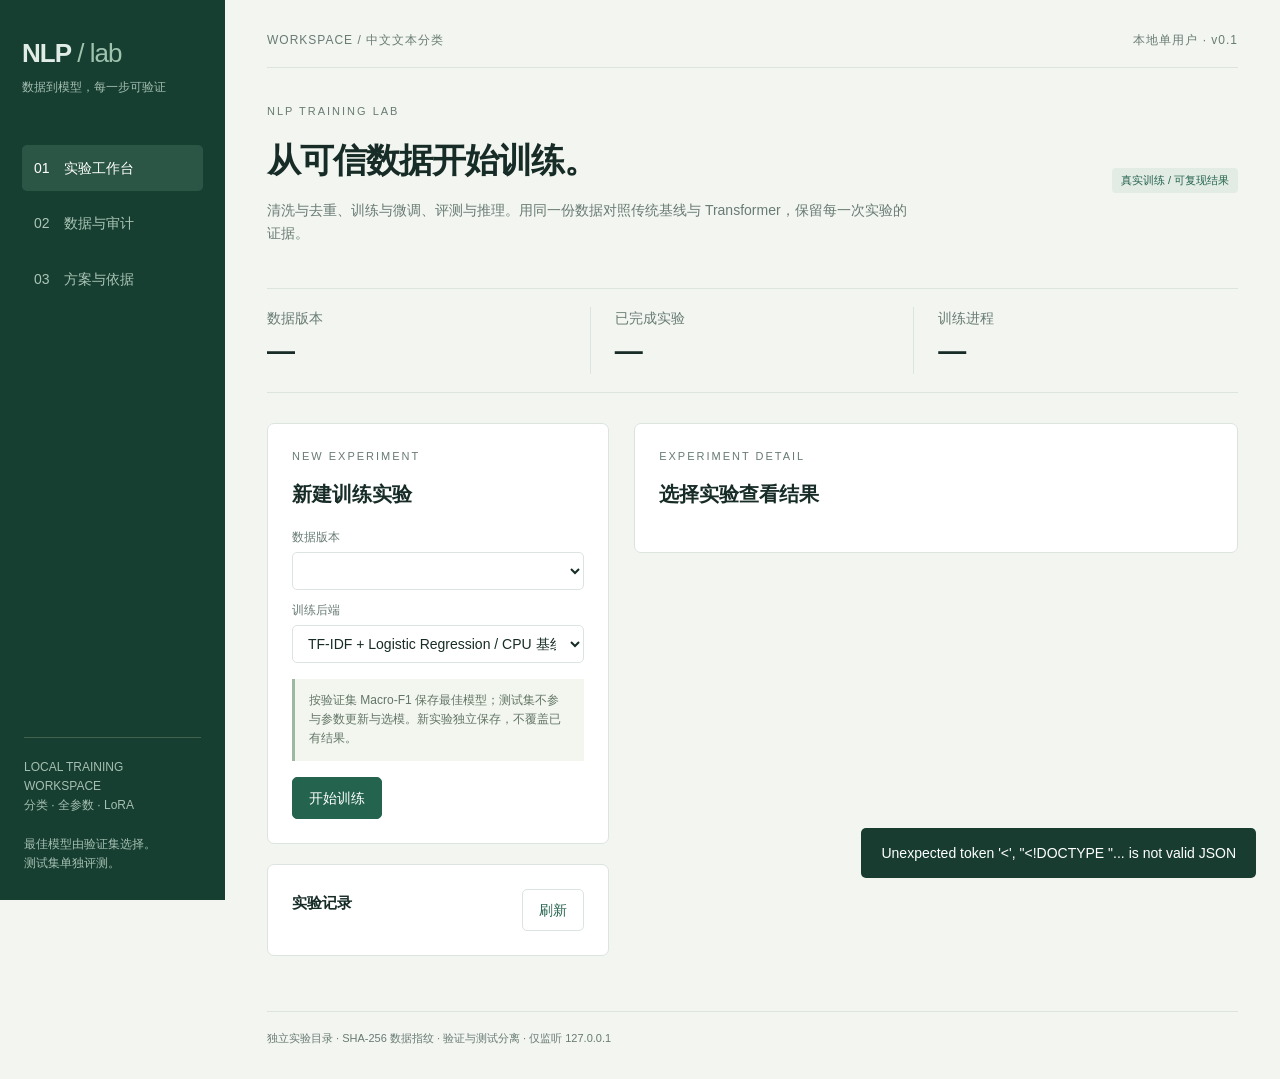
==== nlp_lab/web/index.html @ 11cfd196 "Build auditable Chinese NLP classification training lab" ====
<!doctype html>
<html lang="zh-CN">
<head><meta charset="utf-8"><meta name="viewport" content="width=device-width,initial-scale=1"><title>NLP Lab · 训练工作台</title>
<style>
:root{--ink:#172c27;--muted:#687b74;--line:#dce4df;--paper:#f3f5f0;--green:#24634d;--light:#e2ece4;--white:#fff;--red:#a13f33}*{box-sizing:border-box}body{margin:0;background:var(--paper);color:var(--ink);font:14px/1.6 Inter,'Microsoft YaHei',sans-serif}button,input,select,textarea{font:inherit}button{cursor:pointer;border:1px solid var(--green);border-radius:5px;padding:9px 16px;background:var(--green);color:white}button.secondary{background:white;color:var(--green);border-color:var(--line)}button:disabled{opacity:.45;cursor:default}input,select,textarea{width:100%;padding:9px 11px;border:1px solid var(--line);border-radius:5px;background:white;color:var(--ink)}textarea{resize:vertical}label{display:block;color:var(--muted);font-size:12px;margin:11px 0 5px}h1,h2,h3,p{margin-top:0}h1{font-size:34px;letter-spacing:-1px;margin-bottom:12px}h2{font-size:20px;margin-bottom:18px}h3{font-size:15px}a{color:var(--green)}.shell{display:grid;grid-template-columns:225px minmax(0,1fr);min-height:100vh}.rail{background:#163e31;color:#e0ece5;padding:33px 22px;position:sticky;top:0;height:100vh}.brand{font-size:26px;font-weight:700;letter-spacing:-1px}.brand span{font-weight:400;color:#9fc3af}.rail small{color:#a5c0b2}.nav{margin-top:48px}.nav button{display:block;width:100%;text-align:left;margin:9px 0;background:transparent;color:#abc6b7;border:0;padding:12px}.nav button.active{background:#2b5645;color:white}.rail-note{position:absolute;bottom:27px;left:24px;right:24px;font-size:12px;color:#a5c0b2;border-top:1px solid #416350;padding-top:20px}.main{padding:31px 42px;max-width:1500px;width:100%}.topline{display:flex;justify-content:space-between;color:var(--muted);font-size:12px;letter-spacing:1px;border-bottom:1px solid var(--line);padding-bottom:17px;margin-bottom:35px}.hero{display:flex;justify-content:space-between;gap:25px;align-items:center;margin-bottom:30px}.hero p{max-width:650px;color:var(--muted)}.badge{font-size:11px;padding:4px 9px;background:var(--light);border-radius:4px;color:var(--green);white-space:nowrap}.stats{display:grid;grid-template-columns:repeat(3,1fr);gap:0;border-top:1px solid var(--line);border-bottom:1px solid var(--line);padding:18px 0;margin-bottom:30px}.stats>div{padding:0 24px;border-right:1px solid var(--line)}.stats>div:first-child{padding-left:0}.stats>div:last-child{border:0}.stat{font-size:28px;font-weight:600}.muted{color:var(--muted)}.grid{display:grid;grid-template-columns:minmax(290px,.85fr) minmax(420px,1.5fr);gap:25px;align-items:start}.panel{background:white;border:1px solid var(--line);padding:24px;border-radius:7px;margin-bottom:20px}.panel-header{display:flex;align-items:center;justify-content:space-between;gap:15px}.row{display:flex;gap:12px;align-items:center}.two{display:grid;grid-template-columns:1fr 1fr;gap:12px}.note{padding:12px 14px;border-left:3px solid #9db99f;background:#f2f6ef;color:#637565;font-size:12px;margin:16px 0}.data-item,.run-item{padding:15px 0;border-bottom:1px solid var(--line)}.data-item:last-child,.run-item:last-child{border-bottom:0}.run-item{cursor:pointer}.run-item.selected{border-left:3px solid var(--green);padding-left:12px}.run-meta{font-size:12px;color:var(--muted);margin-top:5px}.metrics{display:grid;grid-template-columns:1fr 1fr 1fr;gap:18px;margin:19px 0}.metrics strong{display:block;font-size:25px}.chart{width:100%;height:150px}.caption{font-size:11px;color:var(--muted);margin:6px 0 15px}.log{font:11px/1.7 monospace;white-space:pre-wrap;overflow:auto;max-height:160px;background:#f4f6f2;padding:12px;border-radius:4px}.hidden{display:none!important}.section-head{font-size:11px;text-transform:uppercase;color:var(--muted);letter-spacing:2px;margin-bottom:12px}.error{color:var(--red)}.matrix{overflow:auto}.matrix table{border-collapse:collapse;font-size:12px;width:100%}.matrix td,.matrix th{padding:7px;text-align:center;border:1px solid var(--line)}.matrix th{color:var(--muted);font-weight:400}.prediction{display:flex;align-items:center;justify-content:space-between;padding:10px 0;border-bottom:1px solid var(--line)}.prob{height:4px;background:var(--light);margin-top:5px}.prob i{display:block;height:100%;background:var(--green)}#toast{position:fixed;bottom:22px;right:24px;background:#183d30;color:#fff;padding:14px 20px;max-width:600px;border-radius:5px;z-index:100}details summary{cursor:pointer;color:var(--muted);font-size:12px}.research{display:grid;grid-template-columns:repeat(3,1fr);gap:24px}.research article{border-top:2px solid var(--green);padding-top:17px}.research p{color:var(--muted);font-size:13px}.footer{color:var(--muted);font-size:11px;border-top:1px solid var(--line);margin-top:35px;padding-top:18px}@media(max-width:1050px){.grid{grid-template-columns:1fr}.rail{width:180px}.shell{grid-template-columns:180px 1fr}.main{padding:25px}.research{grid-template-columns:1fr}}@media(max-width:650px){.shell{display:block}.rail{width:100%;height:auto;position:relative;padding:15px}.nav{display:flex;margin-top:8px}.rail-note{display:none}.main{padding:20px}.hero{display:block}.stats .stat{font-size:22px}.stats>div{padding:0 12px}.metrics{gap:8px}.metrics strong{font-size:20px}.two{grid-template-columns:1fr}}
</style></head><body>
<div class="shell"><aside class="rail"><div class="brand">NLP<span> / lab</span></div><small>数据到模型，每一步可验证</small><div class="nav"><button data-view="experiments" class="active">01　实验工作台</button><button data-view="data">02　数据与审计</button><button data-view="research">03　方案与依据</button></div><div class="rail-note">LOCAL TRAINING WORKSPACE<br>分类 · 全参数 · LoRA<br><br>最佳模型由验证集选择。<br>测试集单独评测。</div></aside>
<main class="main"><div class="topline"><span>WORKSPACE / 中文文本分类</span><span>本地单用户 · v0.1</span></div><div class="hero"><div><div class="section-head">NLP TRAINING LAB</div><h1>从可信数据开始训练。</h1><p>清洗与去重、训练与微调、评测与推理。用同一份数据对照传统基线与 Transformer，保留每一次实验的证据。</p></div><span class="badge">真实训练 / 可复现结果</span></div>
<div class="stats"><div><span class="muted">数据版本</span><div class="stat" id="datasetCount">—</div></div><div><span class="muted">已完成实验</span><div class="stat" id="runCount">—</div></div><div><span class="muted">训练进程</span><div class="stat" id="activeCount">—</div></div></div>
<section id="experiments" class="view"><div class="grid"><div><div class="panel"><div class="section-head">NEW EXPERIMENT</div><h2>新建训练实验</h2><form id="trainForm"><label>数据版本</label><select id="dataset" required></select><div id="datasetNote" class="note hidden"></div><label>训练后端</label><select id="backend"><option value="baseline">TF-IDF + Logistic Regression / CPU 基线</option><option value="transformer">Transformer / 预训练模型微调</option></select><div id="transformerFields" class="hidden"><label>模型 ID 或本地目录（默认只读本地缓存）</label><input id="model" value="BAAI/bge-small-zh-v1.5"><label>微调方法</label><select id="method"><option value="full">全参数微调</option><option value="lora">LoRA / query + value</option><option value="head">冻结编码器 / 仅训练分类头</option></select><div class="two"><div><label>Epochs</label><input id="epochs" type="number" value="4" min="1" max="100"></div><div><label>Batch size</label><input id="batchSize" type="number" value="8" min="1" max="128"></div><div><label>学习率</label><input id="learningRate" type="number" value="0.00005" step="any" min="0.00000001"></div><div><label>最大 token 数</label><input id="maxLength" type="number" value="64" min="8" max="4096"></div><div><label>梯度累积</label><input id="accumulation" type="number" value="1" min="1"></div><div><label>设备</label><select id="device"><option value="auto">自动选择</option><option value="cpu">CPU</option><option value="cuda">CUDA</option></select></div></div></div><div class="note">按验证集 Macro-F1 保存最佳模型；测试集不参与参数更新与选模。新实验独立保存，不覆盖已有结果。</div><button type="submit" id="trainButton">开始训练</button></form></div><div class="panel"><div class="panel-header"><h3>实验记录</h3><button class="secondary" id="refresh">刷新</button></div><div id="runs"></div></div></div>
<div><div class="panel" id="detailPanel"><div class="section-head">EXPERIMENT DETAIL</div><h2 id="detailTitle">选择实验查看结果</h2><div id="detail"></div></div><div class="panel hidden" id="inferPanel"><div class="panel-header"><h2>模型推理</h2><span class="badge">最佳验证 checkpoint</span></div><form id="inferForm"><textarea id="inferText" rows="3" placeholder="输入文本，多条文本按行分隔" required>球队凭借最后一分钟的进球赢得比赛</textarea><div class="row" style="margin-top:12px"><button type="submit">运行推理</button><span class="muted" style="font-size:12px">概率尚未校准</span></div></form><div id="predictions"></div></div></div></div></section>
<section id="data" class="view hidden"><div class="grid"><div class="panel"><div class="section-head">DATA INGESTION</div><h2>导入与清洗</h2><form id="importForm"><label>数据版本名称（英文、数字、横线）</label><input id="importName" placeholder="my-dataset-v1" required><label>来源与用途</label><input id="provenance" placeholder="来源、许可、采样方式等" value="user-provided"><label>选择 CSV / JSONL 文件</label><input type="file" id="file" accept=".csv,.jsonl"><label>内容（text、label；split 可选）</label><textarea id="importContent" rows="12" placeholder='{"text":"示例文本","label":"类别"}' required></textarea><label>格式</label><select id="format"><option value="jsonl">JSONL</option><option value="csv">CSV</option></select><div class="note">去除空记录、规范化重复及冲突标签；跨划分重叠直接拒绝。未指定 split 时按类别固定种子划分。每类至少 5 条独立文本。</div><button type="submit">清洗并创建数据版本</button></form></div><div class="panel"><div class="section-head">DATA VERSIONS</div><h2>数据审计</h2><div id="datasets"></div></div></div></section>
<section id="research" class="view hidden"><div class="section-head">ENGINEERING DECISIONS</div><h2>借鉴成熟框架，补齐实验闭环</h2><div class="research"><article><h3>Transformers</h3><p>AutoTokenizer、分类模型和 Trainer 提供统一训练接口，官方分类脚本支持数据加载和模型保存。</p><p>针对本项目的不足：示例默认使用 accuracy；数据去重、冲突审计及跨实验对照仍需项目层补齐。这个判断针对所读示例，非整个库。</p><a href="https://github.com/huggingface/transformers/blob/f339035b986aaf719bc6f5ea92342f73c498cb0e/examples/pytorch/text-classification/run_classification.py" target="_blank" rel="noopener">查看已核验代码 →</a></article><article><h3>Sentence Transformers</h3><p>将训练器、损失函数和 evaluator 分离，适合句向量、检索和相似度任务。</p><p>针对本项目的取舍：分类任务先用编码器分类头；检索训练的损失与采样不能直接替代分类目标。</p><a href="https://github.com/huggingface/sentence-transformers/blob/4a3b5cd6ec718e421f57e824a41ed3fd99595df6/sentence_transformers/sentence_transformer/trainer.py" target="_blank" rel="noopener">查看已核验代码 →</a></article><article><h3>LlamaFactory</h3><p>统一数据转换与处理，覆盖多种生成模型微调方法，适合指令与对话后训练。</p><p>针对本项目的取舍：首版是中文分类；先使用小编码器与分类指标，避免引入生成答案解析及额外推理成本。</p><a href="https://github.com/hiyouga/LlamaFactory/blob/ce9dc9e072f80fa3abe0989d4ab90da25f083438/src/llamafactory/data/loader.py" target="_blank" rel="noopener">查看已核验代码 →</a></article></div><div class="panel" style="margin-top:32px"><h2>已实现的流程</h2><p>CSV / JSONL → 规范化与审计 → 固定数据版本 → CPU 基线或 Transformer 微调 → 验证集选模型 → 测试集评测 → 逐条错误与推理</p><div class="note">“更好”指更适合首个可验证分类项目的工程方案。当前未证明算法性能超越上述框架。内置中文数据为人工编写的合成示例，只验证流程。</div><h3>后续扩展</h3><p class="muted">接入真实业务数据与公开基准、增加按用户或时间划分、近重复检测、断点续训、置信度校准及 NER / SFT 任务。以上尚未实现。</p></div></section>
<div class="footer">独立实验目录 · SHA-256 数据指纹 · 验证与测试分离 · 仅监听 127.0.0.1</div></main></div><div id="toast" class="hidden" role="status"></div>
<script>
const $=id=>document.getElementById(id);let datasets=[],runs=[],selected=null,pollBusy=false,evaluationPending=false;const esc=x=>String(x??'').replace(/[&<>"']/g,c=>({'&':'&amp;','<':'&lt;','>':'&gt;','"':'&quot;',"'":'&#39;'}[c]));const pct=x=>Number.isFinite(x)?(100*x).toFixed(1)+'%':'—';const status={completed:'已完成',failed:'失败',running:'训练中',queued:'等待启动'};
function toast(message){$('toast').textContent=message;$('toast').classList.remove('hidden');clearTimeout(window.toastTimer);window.toastTimer=setTimeout(()=>$('toast').classList.add('hidden'),6500)}
async function api(url,body){const r=await fetch(url,body===undefined?{}:{method:'POST',headers:{'Content-Type':'application/json'},body:JSON.stringify(body)});const data=await r.json();if(!r.ok)throw new Error(typeof data.detail==='string'?data.detail:JSON.stringify(data.detail));return data}
document.querySelectorAll('[data-view]').forEach(button=>button.onclick=()=>{document.querySelectorAll('.view').forEach(x=>x.classList.toggle('hidden',x.id!==button.dataset.view));document.querySelectorAll('[data-view]').forEach(x=>x.classList.toggle('active',x===button))});
$('backend').onchange=()=>$('transformerFields').classList.toggle('hidden',$('backend').value!=='transformer');$('method').onchange=()=>$('learningRate').value=$('method').value==='lora'?'0.0003':'0.00005';
function datasetNote(){const d=datasets.find(x=>x.id===$('dataset').value);$('datasetNote').textContent=d?d.provenance:'';$('datasetNote').classList.toggle('hidden',!d)}$('dataset').onchange=datasetNote;
function lineChart(history,field,color,title){if(!history.length||!history.some(x=>Number.isFinite(x[field])))return '';const values=history.map(x=>x[field]);const maximum=Math.max(...values),minimum=Math.min(...values),range=maximum-minimum||1;const points=values.map((x,i)=>`${45+i*450/Math.max(1,values.length-1)},${115-(x-minimum)*85/range}`);return `<h3>${title}</h3><svg viewBox="0 0 520 150" class="chart" role="img" aria-label="${title}"><path d="M45 20V115H500" fill="none" stroke="#dce4df"/><text x="3" y="33" font-size="10" fill="#687b74">${maximum.toFixed(3)}</text><text x="3" y="119" font-size="10" fill="#687b74">${minimum.toFixed(3)}</text><polyline points="${points.join(' ')}" fill="none" stroke="${color}" stroke-width="2"/>${points.map((p,i)=>`<circle cx="${p.split(',')[0]}" cy="${p.split(',')[1]}" r="3" fill="${color}"/><text x="${p.split(',')[0]}" y="131" text-anchor="middle" font-size="10" fill="#687b74">${history[i].epoch}</text>`).join('')}<text x="265" y="148" font-size="10" text-anchor="middle" fill="#687b74">Epoch（轮）</text></svg><p class="caption">纵轴：${field==='train_loss'?'训练交叉熵 loss（无量纲）':'验证集 Macro-F1（0–1）'} · 来源：当前实验，每个 epoch 实测</p>`}
function matrix(m){if(!m)return '';return `<h3>混淆矩阵</h3><div class="matrix"><table><tr><th>真实 ↓ / 预测 →</th>${m.labels.map(x=>`<th>${esc(x)}</th>`).join('')}</tr>${m.confusion_matrix.map((row,i)=>`<tr><th>${esc(m.labels[i])}</th>${row.map(x=>`<td>${x}</td>`).join('')}</tr>`).join('')}</table></div><p class="caption">${esc(m.split)} · ${m.samples} 条文本 · 单位：样本数</p>`}
async function showRun(id){selected=id;const d=await api('/api/runs/'+encodeURIComponent(id));evaluationPending=d.evaluation_status?.status==='running';$('detailTitle').textContent=d.config.backend==='baseline'?'传统分类基线':`Transformer · ${d.config.method.toUpperCase()}`;const m=d.validation_metrics,t=d.test_metrics,errors=d.test_errors||d.validation_errors||[];let html=`<div class="row"><span class="badge">${esc(status[d.status]||d.status)}</span><span class="muted">${esc(d.dataset)}</span></div><p class="caption">${esc(d.id)} · seed ${d.config.seed}</p><div class="note">${esc(d.provenance)}</div>`;if(d.error)html+=`<p class="error">${esc(d.error)}</p>`;if(m){html+=`<div class="metrics"><div><span class="muted">验证 Macro-F1</span><strong>${pct(m.macro_f1)}</strong></div><div><span class="muted">验证准确率</span><strong>${pct(m.accuracy)}</strong></div><div><span class="muted">验证样本</span><strong>${m.samples}</strong></div></div>`}const history=d.history||[];html+=lineChart(history,'train_loss','#688481','训练 loss')+lineChart(history,'validation_macro_f1','#24634d','验证集 Macro-F1');if(d.status==='completed'){html+=`<div class="panel-header"><h3>独立测试集</h3><button class="secondary" id="evaluateButton" ${d.evaluation_status?.status==='running'?'disabled':''}>${d.evaluation_status?.status==='running'?'评测中…':'评测测试集'}</button></div>`;if(t)html+=`<p>Macro-F1 <strong>${pct(t.macro_f1)}</strong>　准确率 <strong>${pct(t.accuracy)}</strong>　${t.samples} 条</p>`;if(d.evaluation_status?.error)html+=`<p class="error">${esc(d.evaluation_status.error)}</p>`}html+=matrix(t||m);if(errors.length)html+=`<details style="margin-top:18px"><summary>错误样本（最多显示 100 条）</summary>${errors.map(x=>`<div class="data-item">${esc(x.text)}<div class="run-meta">真实：${esc(x.expected)} / 预测：${esc(x.predicted)} / 概率：${pct(x.confidence)}</div></div>`).join('')}</details>`;html+=`<details style="margin-top:15px"><summary>配置、数据指纹与运行环境</summary><pre class="log">${esc(JSON.stringify({config:d.config,dataset_sha256:d.dataset_sha256,versions:d.versions,tokenization:d.tokenization,trainable_parameters:d.trainable_parameters,parameters:d.parameters,best_epoch:d.best_epoch},null,2))}</pre></details>`;if(d.log_tail)html+=`<details style="margin-top:12px"><summary>训练日志</summary><pre class="log">${esc(d.log_tail)}</pre></details>`;$('detail').innerHTML=html;$('inferPanel').classList.toggle('hidden',d.status!=='completed');if($('evaluateButton'))$('evaluateButton').onclick=async()=>{try{await api('/api/runs/'+selected+'/evaluate',{});toast('测试评测已启动');await showRun(selected)}catch(e){toast(e.message)}};document.querySelectorAll('.run-item').forEach(x=>x.classList.toggle('selected',x.dataset.id===selected))}
async function refresh(){if(pollBusy)return;pollBusy=true;try{[datasets,runs]=await Promise.all([api('/api/datasets'),api('/api/runs')]);$('datasetCount').textContent=datasets.length;$('runCount').textContent=runs.filter(x=>x.status==='completed').length;$('activeCount').textContent=runs.filter(x=>['queued','running'].includes(x.status)).length;const old=$('dataset').value;$('dataset').innerHTML=datasets.map(x=>`<option value="${esc(x.id)}">${esc(x.id)} / ${x.accepted_rows} 条 / ${x.labels.length} 类</option>`).join('');if(datasets.some(x=>x.id===old))$('dataset').value=old;datasetNote();$('trainButton').disabled=!datasets.length||runs.some(x=>['queued','running'].includes(x.status));$('runs').innerHTML=runs.length?runs.map(x=>`<div class="run-item ${x.id===selected?'selected':''}" data-id="${esc(x.id)}"><div class="panel-header"><strong>${x.config.backend==='baseline'?'TF-IDF 基线':esc(x.config.method.toUpperCase()+' 微调')}</strong><span class="badge">${esc(status[x.status]||x.status)}</span></div><div class="run-meta">${esc(x.dataset)} · ${esc(x.id)}</div></div>`).join(''):'<p class="muted">导入数据后开始首个实验。</p>';document.querySelectorAll('.run-item').forEach(x=>x.onclick=()=>showRun(x.dataset.id).catch(e=>toast(e.message)));$('datasets').innerHTML=datasets.map(d=>`<article class="data-item"><h3>${esc(d.id)}</h3><p class="muted">${esc(d.provenance)}</p><div class="row"><span class="badge">保留 ${d.accepted_rows}</span><span class="badge">移除 ${d.rejected_rows}</span><span class="badge">${d.labels.length} 类</span></div><p class="run-meta">${Object.entries(d.counts).map(([s,c])=>`${s}: ${Object.values(c).reduce((a,b)=>a+b,0)}`).join(' / ')}</p><details><summary>查看划分、标签与指纹</summary><pre class="log">${esc(JSON.stringify({counts:d.counts,split_policy:d.split_policy,dataset_sha256:d.dataset_sha256,limitations:d.limitations},null,2))}</pre></details></article>`).join('')||'<p class="muted">尚未导入数据。</p>';if(!selected&&runs.length)selected=runs[0].id;if(selected)await showRun(selected)}catch(e){toast(e.message)}finally{pollBusy=false}}
$('refresh').onclick=refresh;$('trainForm').onsubmit=async e=>{e.preventDefault();try{const body={dataset:$('dataset').value,backend:$('backend').value,method:$('method').value,model:$('model').value,epochs:+$('epochs').value,batch_size:+$('batchSize').value,learning_rate:+$('learningRate').value,max_length:+$('maxLength').value,accumulation:+$('accumulation').value,device:$('device').value};const run=await api('/api/runs',body);selected=run.id;toast('训练进程已启动');await refresh()}catch(e){toast(e.message)}};
$('inferForm').onsubmit=async e=>{e.preventDefault();const b=e.submitter;b.disabled=true;try{const result=await api('/api/runs/'+selected+'/predict',{texts:$('inferText').value.split('\n').filter(x=>x.trim())});$('predictions').innerHTML=result.map(x=>`<div class="data-item"><div class="prediction"><span>${esc(x.text)}</span><strong>${esc(x.label)}</strong></div>${Object.entries(x.probabilities).map(([k,v])=>`<div class="run-meta">${esc(k)} · ${pct(v)}<div class="prob"><i style="width:${100*v}%"></i></div></div>`).join('')}</div>`).join('')}catch(e){toast(e.message)}finally{b.disabled=false}};
$('file').onchange=async()=>{const f=$('file').files[0];if(!f)return;if(f.size>1000000){toast('文件不能超过 1MB');return}$('importContent').value=await f.text();$('format').value=f.name.endsWith('.csv')?'csv':'jsonl'};
$('importForm').onsubmit=async e=>{e.preventDefault();try{await api('/api/datasets',{name:$('importName').value,content:$('importContent').value,format:$('format').value,provenance:$('provenance').value});toast('清洗完成，数据版本已保存');await refresh()}catch(e){toast(e.message)}};
refresh();setInterval(()=>{if(document.visibilityState==='visible'&&runs.some(x=>['queued','running'].includes(x.status)))refresh();else if(evaluationPending&&selected&&document.visibilityState==='visible')showRun(selected).catch(e=>toast(e.message))},4000);
</script></body></html>
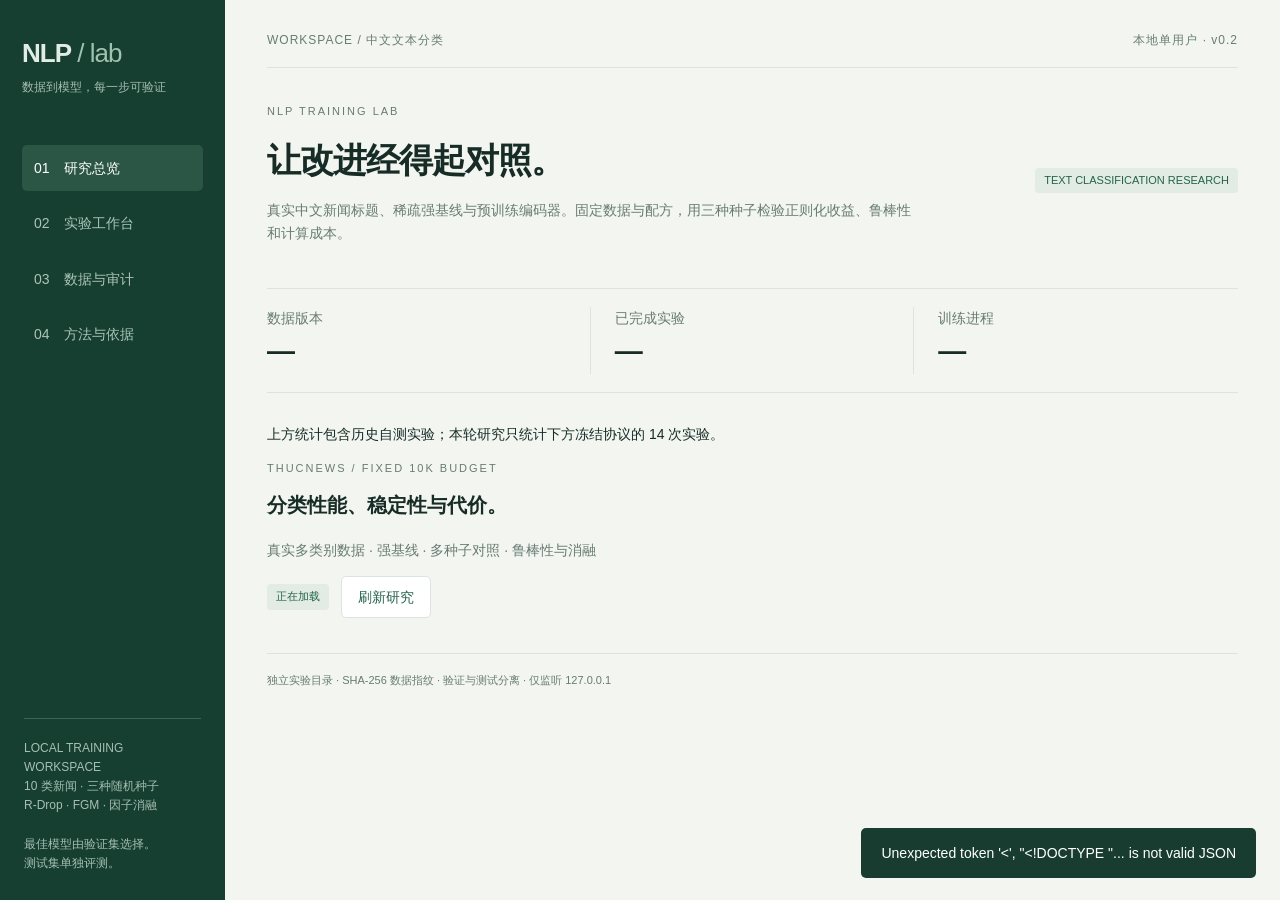
==== commit 5e224497: "Add real multiclass research with multi-seed regularization and held-out evaluation" ====
--- a/nlp_lab/web/index.html
+++ b/nlp_lab/web/index.html
@@ -3,29 +3,30 @@
 <head><meta charset="utf-8"><meta name="viewport" content="width=device-width,initial-scale=1"><title>NLP Lab · 训练工作台</title>
 <style>
 :root{--ink:#172c27;--muted:#687b74;--line:#dce4df;--paper:#f3f5f0;--green:#24634d;--light:#e2ece4;--white:#fff;--red:#a13f33}*{box-sizing:border-box}body{margin:0;background:var(--paper);color:var(--ink);font:14px/1.6 Inter,'Microsoft YaHei',sans-serif}button,input,select,textarea{font:inherit}button{cursor:pointer;border:1px solid var(--green);border-radius:5px;padding:9px 16px;background:var(--green);color:white}button.secondary{background:white;color:var(--green);border-color:var(--line)}button:disabled{opacity:.45;cursor:default}input,select,textarea{width:100%;padding:9px 11px;border:1px solid var(--line);border-radius:5px;background:white;color:var(--ink)}textarea{resize:vertical}label{display:block;color:var(--muted);font-size:12px;margin:11px 0 5px}h1,h2,h3,p{margin-top:0}h1{font-size:34px;letter-spacing:-1px;margin-bottom:12px}h2{font-size:20px;margin-bottom:18px}h3{font-size:15px}a{color:var(--green)}.shell{display:grid;grid-template-columns:225px minmax(0,1fr);min-height:100vh}.rail{background:#163e31;color:#e0ece5;padding:33px 22px;position:sticky;top:0;height:100vh}.brand{font-size:26px;font-weight:700;letter-spacing:-1px}.brand span{font-weight:400;color:#9fc3af}.rail small{color:#a5c0b2}.nav{margin-top:48px}.nav button{display:block;width:100%;text-align:left;margin:9px 0;background:transparent;color:#abc6b7;border:0;padding:12px}.nav button.active{background:#2b5645;color:white}.rail-note{position:absolute;bottom:27px;left:24px;right:24px;font-size:12px;color:#a5c0b2;border-top:1px solid #416350;padding-top:20px}.main{padding:31px 42px;max-width:1500px;width:100%}.topline{display:flex;justify-content:space-between;color:var(--muted);font-size:12px;letter-spacing:1px;border-bottom:1px solid var(--line);padding-bottom:17px;margin-bottom:35px}.hero{display:flex;justify-content:space-between;gap:25px;align-items:center;margin-bottom:30px}.hero p{max-width:650px;color:var(--muted)}.badge{font-size:11px;padding:4px 9px;background:var(--light);border-radius:4px;color:var(--green);white-space:nowrap}.stats{display:grid;grid-template-columns:repeat(3,1fr);gap:0;border-top:1px solid var(--line);border-bottom:1px solid var(--line);padding:18px 0;margin-bottom:30px}.stats>div{padding:0 24px;border-right:1px solid var(--line)}.stats>div:first-child{padding-left:0}.stats>div:last-child{border:0}.stat{font-size:28px;font-weight:600}.muted{color:var(--muted)}.grid{display:grid;grid-template-columns:minmax(290px,.85fr) minmax(420px,1.5fr);gap:25px;align-items:start}.panel{background:white;border:1px solid var(--line);padding:24px;border-radius:7px;margin-bottom:20px}.panel-header{display:flex;align-items:center;justify-content:space-between;gap:15px}.row{display:flex;gap:12px;align-items:center}.two{display:grid;grid-template-columns:1fr 1fr;gap:12px}.note{padding:12px 14px;border-left:3px solid #9db99f;background:#f2f6ef;color:#637565;font-size:12px;margin:16px 0}.data-item,.run-item{padding:15px 0;border-bottom:1px solid var(--line)}.data-item:last-child,.run-item:last-child{border-bottom:0}.run-item{cursor:pointer}.run-item.selected{border-left:3px solid var(--green);padding-left:12px}.run-meta{font-size:12px;color:var(--muted);margin-top:5px}.metrics{display:grid;grid-template-columns:1fr 1fr 1fr;gap:18px;margin:19px 0}.metrics strong{display:block;font-size:25px}.chart{width:100%;height:150px}.caption{font-size:11px;color:var(--muted);margin:6px 0 15px}.log{font:11px/1.7 monospace;white-space:pre-wrap;overflow:auto;max-height:160px;background:#f4f6f2;padding:12px;border-radius:4px}.hidden{display:none!important}.section-head{font-size:11px;text-transform:uppercase;color:var(--muted);letter-spacing:2px;margin-bottom:12px}.error{color:var(--red)}.matrix{overflow:auto}.matrix table{border-collapse:collapse;font-size:12px;width:100%}.matrix td,.matrix th{padding:7px;text-align:center;border:1px solid var(--line)}.matrix th{color:var(--muted);font-weight:400}.prediction{display:flex;align-items:center;justify-content:space-between;padding:10px 0;border-bottom:1px solid var(--line)}.prob{height:4px;background:var(--light);margin-top:5px}.prob i{display:block;height:100%;background:var(--green)}#toast{position:fixed;bottom:22px;right:24px;background:#183d30;color:#fff;padding:14px 20px;max-width:600px;border-radius:5px;z-index:100}details summary{cursor:pointer;color:var(--muted);font-size:12px}.research{display:grid;grid-template-columns:repeat(3,1fr);gap:24px}.research article{border-top:2px solid var(--green);padding-top:17px}.research p{color:var(--muted);font-size:13px}.footer{color:var(--muted);font-size:11px;border-top:1px solid var(--line);margin-top:35px;padding-top:18px}@media(max-width:1050px){.grid{grid-template-columns:1fr}.rail{width:180px}.shell{grid-template-columns:180px 1fr}.main{padding:25px}.research{grid-template-columns:1fr}}@media(max-width:650px){.shell{display:block}.rail{width:100%;height:auto;position:relative;padding:15px}.nav{display:flex;margin-top:8px}.rail-note{display:none}.main{padding:20px}.hero{display:block}.stats .stat{font-size:22px}.stats>div{padding:0 12px}.metrics{gap:8px}.metrics strong{font-size:20px}.two{grid-template-columns:1fr}}
-</style></head><body>
-<div class="shell"><aside class="rail"><div class="brand">NLP<span> / lab</span></div><small>数据到模型，每一步可验证</small><div class="nav"><button data-view="experiments" class="active">01　实验工作台</button><button data-view="data">02　数据与审计</button><button data-view="research">03　方案与依据</button></div><div class="rail-note">LOCAL TRAINING WORKSPACE<br>分类 · 全参数 · LoRA<br><br>最佳模型由验证集选择。<br>测试集单独评测。</div></aside>
-<main class="main"><div class="topline"><span>WORKSPACE / 中文文本分类</span><span>本地单用户 · v0.1</span></div><div class="hero"><div><div class="section-head">NLP TRAINING LAB</div><h1>从可信数据开始训练。</h1><p>清洗与去重、训练与微调、评测与推理。用同一份数据对照传统基线与 Transformer，保留每一次实验的证据。</p></div><span class="badge">真实训练 / 可复现结果</span></div>
+</style><link rel="stylesheet" href="/assets/research.css"></head><body>
+<div class="shell"><aside class="rail"><div class="brand">NLP<span> / lab</span></div><small>数据到模型，每一步可验证</small><div class="nav"><button data-view="study" class="active">01　研究总览</button><button data-view="experiments">02　实验工作台</button><button data-view="data">03　数据与审计</button><button data-view="research">04　方法与依据</button></div><div class="rail-note">LOCAL TRAINING WORKSPACE<br>10 类新闻 · 三种随机种子<br>R-Drop · FGM · 因子消融<br><br>最佳模型由验证集选择。<br>测试集单独评测。</div></aside>
+<main class="main"><div class="topline"><span>WORKSPACE / 中文文本分类</span><span>本地单用户 · v0.2</span></div><div class="hero"><div><div class="section-head">NLP TRAINING LAB</div><h1>让改进经得起对照。</h1><p>真实中文新闻标题、稀疏强基线与预训练编码器。固定数据与配方，用三种种子检验正则化收益、鲁棒性和计算成本。</p></div><span class="badge">TEXT CLASSIFICATION RESEARCH</span></div>
 <div class="stats"><div><span class="muted">数据版本</span><div class="stat" id="datasetCount">—</div></div><div><span class="muted">已完成实验</span><div class="stat" id="runCount">—</div></div><div><span class="muted">训练进程</span><div class="stat" id="activeCount">—</div></div></div>
-<section id="experiments" class="view"><div class="grid"><div><div class="panel"><div class="section-head">NEW EXPERIMENT</div><h2>新建训练实验</h2><form id="trainForm"><label>数据版本</label><select id="dataset" required></select><div id="datasetNote" class="note hidden"></div><label>训练后端</label><select id="backend"><option value="baseline">TF-IDF + Logistic Regression / CPU 基线</option><option value="transformer">Transformer / 预训练模型微调</option></select><div id="transformerFields" class="hidden"><label>模型 ID 或本地目录（默认只读本地缓存）</label><input id="model" value="BAAI/bge-small-zh-v1.5"><label>微调方法</label><select id="method"><option value="full">全参数微调</option><option value="lora">LoRA / query + value</option><option value="head">冻结编码器 / 仅训练分类头</option></select><div class="two"><div><label>Epochs</label><input id="epochs" type="number" value="4" min="1" max="100"></div><div><label>Batch size</label><input id="batchSize" type="number" value="8" min="1" max="128"></div><div><label>学习率</label><input id="learningRate" type="number" value="0.00005" step="any" min="0.00000001"></div><div><label>最大 token 数</label><input id="maxLength" type="number" value="64" min="8" max="4096"></div><div><label>梯度累积</label><input id="accumulation" type="number" value="1" min="1"></div><div><label>设备</label><select id="device"><option value="auto">自动选择</option><option value="cpu">CPU</option><option value="cuda">CUDA</option></select></div></div></div><div class="note">按验证集 Macro-F1 保存最佳模型；测试集不参与参数更新与选模。新实验独立保存，不覆盖已有结果。</div><button type="submit" id="trainButton">开始训练</button></form></div><div class="panel"><div class="panel-header"><h3>实验记录</h3><button class="secondary" id="refresh">刷新</button></div><div id="runs"></div></div></div>
-<div><div class="panel" id="detailPanel"><div class="section-head">EXPERIMENT DETAIL</div><h2 id="detailTitle">选择实验查看结果</h2><div id="detail"></div></div><div class="panel hidden" id="inferPanel"><div class="panel-header"><h2>模型推理</h2><span class="badge">最佳验证 checkpoint</span></div><form id="inferForm"><textarea id="inferText" rows="3" placeholder="输入文本，多条文本按行分隔" required>球队凭借最后一分钟的进球赢得比赛</textarea><div class="row" style="margin-top:12px"><button type="submit">运行推理</button><span class="muted" style="font-size:12px">概率尚未校准</span></div></form><div id="predictions"></div></div></div></div></section>
+<p class="study-stats-note">上方统计包含历史自测实验；本轮研究只统计下方冻结协议的 14 次实验。</p><section id="study" class="view"><div class="study-intro"><div><div class="section-head">THUCNEWS / FIXED 10K BUDGET</div><h2>分类性能、稳定性与代价。</h2><p class="muted">真实多类别数据 · 强基线 · 多种子对照 · 鲁棒性与消融</p></div><div class="row"><span id="studyPhase" class="badge">正在加载</span><button id="studyRefresh" class="secondary">刷新研究</button></div></div><div id="studyBody"></div><div id="studyResults"></div></section><section id="experiments" class="view hidden"><div class="grid"><div><div class="panel"><div class="section-head">NEW EXPERIMENT</div><h2>新建训练实验</h2><form id="trainForm"><label>数据版本</label><select id="dataset" required></select><div id="datasetNote" class="note hidden"></div><label>训练后端</label><select id="backend"><option value="baseline">TF-IDF + Logistic Regression / CPU 基线</option><option value="transformer">Transformer / 预训练模型微调</option></select><label>稀疏基线分类器</label><select id="baselineModel"><option value="logistic">Logistic Regression</option><option value="linear_svm">Linear SVM</option></select><div id="transformerFields" class="hidden"><label>模型 ID 或本地目录（默认只读本地缓存）</label><input id="model" value="BAAI/bge-small-zh-v1.5"><label>微调方法</label><select id="method"><option value="full">全参数微调</option><option value="lora">LoRA / query + value</option><option value="head">冻结编码器 / 仅训练分类头</option></select><label>训练目标</label><select id="regularization"><option value="ce">交叉熵 CE</option><option value="rdrop">R-Drop / 双前向 + 对称 KL</option><option value="fgm">FGM / 嵌入对抗训练</option><option value="rdrop_fgm">R-Drop + FGM</option></select><div class="two"><div><label>R-Drop α</label><input id="rdropAlpha" type="number" value="0.5" min="0" max="20" step="0.1"></div><div><label>FGM ε</label><input id="fgmEpsilon" type="number" value="0.5" min="0" max="10" step="0.1"></div><div><label>对抗损失权重</label><input id="adversarialWeight" type="number" value="0.5" min="0" max="10" step="0.1"></div><div><label>混合精度</label><select id="precision"><option value="fp16">FP16 / CUDA</option><option value="fp32">FP32</option><option value="bf16">BF16 / 支持的设备</option></select></div><div><label>学习率调度</label><select id="schedule"><option value="cosine">Cosine</option><option value="constant">Constant</option></select></div><div><label>Warmup 比例</label><input id="warmup" value="0.06" type="number" min="0" max="0.99" step="0.01"></div><div><label>Epochs</label><input id="epochs" type="number" value="2" min="1" max="100"></div><div><label>Batch size</label><input id="batchSize" type="number" value="16" min="1" max="128"></div><div><label>学习率</label><input id="learningRate" type="number" value="0.00003" step="any" min="0.00000001"></div><div><label>最大 token 数</label><input id="maxLength" type="number" value="48" min="8" max="4096"></div><div><label>梯度累积</label><input id="accumulation" type="number" value="2" min="1"></div><div><label>设备</label><select id="device"><option value="auto">自动选择</option><option value="cpu">CPU</option><option value="cuda">CUDA</option></select></div></div></div><div class="note">按验证集 Macro-F1 保存最佳模型；测试集不参与参数更新与选模。新实验独立保存，不覆盖已有结果。</div><div class="note hidden" id="suiteLock">冻结研究套件正在运行。完成后可新增独立实验，避免与本轮预算混用。</div><button type="submit" id="trainButton">开始训练</button></form></div><div class="panel"><div class="panel-header"><h3>实验记录</h3><button class="secondary" id="refresh">刷新</button></div><div id="runs"></div></div></div>
+<div><div class="panel" id="detailPanel"><div class="section-head">EXPERIMENT DETAIL</div><h2 id="detailTitle">选择实验查看结果</h2><div id="detail"></div></div><div class="panel hidden" id="inferPanel"><div class="panel-header"><h2>模型推理</h2><span class="badge">最佳验证 checkpoint</span></div><form id="inferForm"><textarea id="inferText" rows="3" placeholder="输入文本，多条文本按行分隔" required>球队凭借最后一分钟的进球赢得比赛</textarea><div class="row" style="margin-top:12px"><button type="submit">运行推理</button><span id="calibrationNote" class="muted" style="font-size:12px">概率尚未校准</span></div></form><div id="predictions"></div></div></div></div></section>
 <section id="data" class="view hidden"><div class="grid"><div class="panel"><div class="section-head">DATA INGESTION</div><h2>导入与清洗</h2><form id="importForm"><label>数据版本名称（英文、数字、横线）</label><input id="importName" placeholder="my-dataset-v1" required><label>来源与用途</label><input id="provenance" placeholder="来源、许可、采样方式等" value="user-provided"><label>选择 CSV / JSONL 文件</label><input type="file" id="file" accept=".csv,.jsonl"><label>内容（text、label；split 可选）</label><textarea id="importContent" rows="12" placeholder='{"text":"示例文本","label":"类别"}' required></textarea><label>格式</label><select id="format"><option value="jsonl">JSONL</option><option value="csv">CSV</option></select><div class="note">去除空记录、规范化重复及冲突标签；跨划分重叠直接拒绝。未指定 split 时按类别固定种子划分。每类至少 5 条独立文本。</div><button type="submit">清洗并创建数据版本</button></form></div><div class="panel"><div class="section-head">DATA VERSIONS</div><h2>数据审计</h2><div id="datasets"></div></div></div></section>
-<section id="research" class="view hidden"><div class="section-head">ENGINEERING DECISIONS</div><h2>借鉴成熟框架，补齐实验闭环</h2><div class="research"><article><h3>Transformers</h3><p>AutoTokenizer、分类模型和 Trainer 提供统一训练接口，官方分类脚本支持数据加载和模型保存。</p><p>针对本项目的不足：示例默认使用 accuracy；数据去重、冲突审计及跨实验对照仍需项目层补齐。这个判断针对所读示例，非整个库。</p><a href="https://github.com/huggingface/transformers/blob/f339035b986aaf719bc6f5ea92342f73c498cb0e/examples/pytorch/text-classification/run_classification.py" target="_blank" rel="noopener">查看已核验代码 →</a></article><article><h3>Sentence Transformers</h3><p>将训练器、损失函数和 evaluator 分离，适合句向量、检索和相似度任务。</p><p>针对本项目的取舍：分类任务先用编码器分类头；检索训练的损失与采样不能直接替代分类目标。</p><a href="https://github.com/huggingface/sentence-transformers/blob/4a3b5cd6ec718e421f57e824a41ed3fd99595df6/sentence_transformers/sentence_transformer/trainer.py" target="_blank" rel="noopener">查看已核验代码 →</a></article><article><h3>LlamaFactory</h3><p>统一数据转换与处理，覆盖多种生成模型微调方法，适合指令与对话后训练。</p><p>针对本项目的取舍：首版是中文分类；先使用小编码器与分类指标，避免引入生成答案解析及额外推理成本。</p><a href="https://github.com/hiyouga/LlamaFactory/blob/ce9dc9e072f80fa3abe0989d4ab90da25f083438/src/llamafactory/data/loader.py" target="_blank" rel="noopener">查看已核验代码 →</a></article></div><div class="panel" style="margin-top:32px"><h2>已实现的流程</h2><p>CSV / JSONL → 规范化与审计 → 固定数据版本 → CPU 基线或 Transformer 微调 → 验证集选模型 → 测试集评测 → 逐条错误与推理</p><div class="note">“更好”指更适合首个可验证分类项目的工程方案。当前未证明算法性能超越上述框架。内置中文数据为人工编写的合成示例，只验证流程。</div><h3>后续扩展</h3><p class="muted">接入真实业务数据与公开基准、增加按用户或时间划分、近重复检测、断点续训、置信度校准及 NER / SFT 任务。以上尚未实现。</p></div></section>
+<section id="research" class="view hidden"><div class="section-head">SOURCE REVIEW / METHODS</div><h2>从开源实现到可检验的问题</h2><div class="research"><article><h3>中文分类 PyTorch</h3><p>已读训练与数据工具代码：词表只在训练集拟合；以验证 loss 保存模型，提供分类报告与混淆矩阵。数据为第三方 THUCNews 十类新闻标题。</p><p>所读实现没有多种子汇总、概率校准或配对扰动实验。原仓库使用 180,000 条训练，本轮 10,000 条分数不能直接比较。</p><a href="https://github.com/649453932/Chinese-Text-Classification-Pytorch/tree/6cb26819af7b646275aff8a4693676f2849e67f6" target="_blank" rel="noopener">固定版本代码 →</a></article><article><h3>R-Drop</h3><p>同一输入的两次独立 dropout 前向，以平均交叉熵加对称 KL 约束输出一致性。保留两个分布的梯度。</p><p>官方实现提供任务示例；组合效果依赖模型、数据和权重，需要在同预算、同种子的对照中验证。</p><a href="https://github.com/dropreg/R-Drop/tree/9dcc8302eb9b0f112c38230864bbee807bbe1aa7" target="_blank" rel="noopener">官方仓库 →</a> · <a href="https://arxiv.org/abs/2106.14448" target="_blank" rel="noopener">论文</a></article><article><h3>FGM</h3><p>按当前微批次损失的嵌入梯度生成一次 L2 扰动，再计算对抗交叉熵。计算完恢复原嵌入，避免累积梯度污染扰动方向。</p><p>与 R-Drop 形成 2×2 因子实验；不是原创算法声明，也不预先承诺二者组合一定最好。</p><a href="https://arxiv.org/abs/1605.07725" target="_blank" rel="noopener">对抗文本分类原始论文 →</a></article></div><div class="panel" style="margin-top:28px"><h2>本轮实现与边界</h2><p>固定来源提交与文件指纹 → 数据重叠 / 重复 / 冲突审计 → 十类平衡训练预算 → TF-IDF Logistic / SVM → 小编码器四种训练目标 × 三种种子 → 验证选模 → 完整测试 → 温度校准、错误分析、扰动与配对区间。</p><div class="note">单域新闻标题，2 epochs、3 种种子、10k 训练预算。结果只支持当前协议；公开语料可能进入预训练。合成扰动不能替代真实业务分布外评测。</div><p class="muted">原合成数据保留作流程自测。近重复检测、业务外部测试、断点恢复、多 GPU 和生产服务部署尚未实现。</p></div></section>
 <div class="footer">独立实验目录 · SHA-256 数据指纹 · 验证与测试分离 · 仅监听 127.0.0.1</div></main></div><div id="toast" class="hidden" role="status"></div>
 <script>
 const $=id=>document.getElementById(id);let datasets=[],runs=[],selected=null,pollBusy=false,evaluationPending=false;const esc=x=>String(x??'').replace(/[&<>"']/g,c=>({'&':'&amp;','<':'&lt;','>':'&gt;','"':'&quot;',"'":'&#39;'}[c]));const pct=x=>Number.isFinite(x)?(100*x).toFixed(1)+'%':'—';const status={completed:'已完成',failed:'失败',running:'训练中',queued:'等待启动'};
+function runName(c){return c.backend==='baseline'?'TF-IDF · '+(c.baseline_model==='linear_svm'?'Linear SVM':'Logistic'):'BGE · '+({ce:'CE',rdrop:'R-Drop',fgm:'FGM',rdrop_fgm:'R-Drop + FGM'}[c.regularization||'ce'])+' / '+c.method.toUpperCase()}
 function toast(message){$('toast').textContent=message;$('toast').classList.remove('hidden');clearTimeout(window.toastTimer);window.toastTimer=setTimeout(()=>$('toast').classList.add('hidden'),6500)}
 async function api(url,body){const r=await fetch(url,body===undefined?{}:{method:'POST',headers:{'Content-Type':'application/json'},body:JSON.stringify(body)});const data=await r.json();if(!r.ok)throw new Error(typeof data.detail==='string'?data.detail:JSON.stringify(data.detail));return data}
 document.querySelectorAll('[data-view]').forEach(button=>button.onclick=()=>{document.querySelectorAll('.view').forEach(x=>x.classList.toggle('hidden',x.id!==button.dataset.view));document.querySelectorAll('[data-view]').forEach(x=>x.classList.toggle('active',x===button))});
 $('backend').onchange=()=>$('transformerFields').classList.toggle('hidden',$('backend').value!=='transformer');$('method').onchange=()=>$('learningRate').value=$('method').value==='lora'?'0.0003':'0.00005';
 function datasetNote(){const d=datasets.find(x=>x.id===$('dataset').value);$('datasetNote').textContent=d?d.provenance:'';$('datasetNote').classList.toggle('hidden',!d)}$('dataset').onchange=datasetNote;
-function lineChart(history,field,color,title){if(!history.length||!history.some(x=>Number.isFinite(x[field])))return '';const values=history.map(x=>x[field]);const maximum=Math.max(...values),minimum=Math.min(...values),range=maximum-minimum||1;const points=values.map((x,i)=>`${45+i*450/Math.max(1,values.length-1)},${115-(x-minimum)*85/range}`);return `<h3>${title}</h3><svg viewBox="0 0 520 150" class="chart" role="img" aria-label="${title}"><path d="M45 20V115H500" fill="none" stroke="#dce4df"/><text x="3" y="33" font-size="10" fill="#687b74">${maximum.toFixed(3)}</text><text x="3" y="119" font-size="10" fill="#687b74">${minimum.toFixed(3)}</text><polyline points="${points.join(' ')}" fill="none" stroke="${color}" stroke-width="2"/>${points.map((p,i)=>`<circle cx="${p.split(',')[0]}" cy="${p.split(',')[1]}" r="3" fill="${color}"/><text x="${p.split(',')[0]}" y="131" text-anchor="middle" font-size="10" fill="#687b74">${history[i].epoch}</text>`).join('')}<text x="265" y="148" font-size="10" text-anchor="middle" fill="#687b74">Epoch（轮）</text></svg><p class="caption">纵轴：${field==='train_loss'?'训练交叉熵 loss（无量纲）':'验证集 Macro-F1（0–1）'} · 来源：当前实验，每个 epoch 实测</p>`}
+function lineChart(history,field,color,title){if(!history.length||!history.some(x=>Number.isFinite(x[field])))return '';const values=history.map(x=>x[field]);const maximum=Math.max(...values),minimum=Math.min(...values),range=maximum-minimum||1;const points=values.map((x,i)=>`${45+i*450/Math.max(1,values.length-1)},${115-(x-minimum)*85/range}`);return `<h3>${title}</h3><svg viewBox="0 0 520 150" class="chart" role="img" aria-label="${title}"><path d="M45 20V115H500" fill="none" stroke="#dce4df"/><text x="3" y="33" font-size="10" fill="#687b74">${maximum.toFixed(3)}</text><text x="3" y="119" font-size="10" fill="#687b74">${minimum.toFixed(3)}</text><polyline points="${points.join(' ')}" fill="none" stroke="${color}" stroke-width="2"/>${points.map((p,i)=>`<circle cx="${p.split(',')[0]}" cy="${p.split(',')[1]}" r="3" fill="${color}"/><text x="${p.split(',')[0]}" y="131" text-anchor="middle" font-size="10" fill="#687b74">${history[i].epoch}</text>`).join('')}<text x="265" y="148" font-size="10" text-anchor="middle" fill="#687b74">Epoch（轮）</text></svg><p class="caption">纵轴：${field==='train_loss'?'训练总目标（含正则化项，无量纲）':'验证集 Macro-F1（0–1）'} · 来源：当前实验，每个 epoch 实测</p>`}
 function matrix(m){if(!m)return '';return `<h3>混淆矩阵</h3><div class="matrix"><table><tr><th>真实 ↓ / 预测 →</th>${m.labels.map(x=>`<th>${esc(x)}</th>`).join('')}</tr>${m.confusion_matrix.map((row,i)=>`<tr><th>${esc(m.labels[i])}</th>${row.map(x=>`<td>${x}</td>`).join('')}</tr>`).join('')}</table></div><p class="caption">${esc(m.split)} · ${m.samples} 条文本 · 单位：样本数</p>`}
-async function showRun(id){selected=id;const d=await api('/api/runs/'+encodeURIComponent(id));evaluationPending=d.evaluation_status?.status==='running';$('detailTitle').textContent=d.config.backend==='baseline'?'传统分类基线':`Transformer · ${d.config.method.toUpperCase()}`;const m=d.validation_metrics,t=d.test_metrics,errors=d.test_errors||d.validation_errors||[];let html=`<div class="row"><span class="badge">${esc(status[d.status]||d.status)}</span><span class="muted">${esc(d.dataset)}</span></div><p class="caption">${esc(d.id)} · seed ${d.config.seed}</p><div class="note">${esc(d.provenance)}</div>`;if(d.error)html+=`<p class="error">${esc(d.error)}</p>`;if(m){html+=`<div class="metrics"><div><span class="muted">验证 Macro-F1</span><strong>${pct(m.macro_f1)}</strong></div><div><span class="muted">验证准确率</span><strong>${pct(m.accuracy)}</strong></div><div><span class="muted">验证样本</span><strong>${m.samples}</strong></div></div>`}const history=d.history||[];html+=lineChart(history,'train_loss','#688481','训练 loss')+lineChart(history,'validation_macro_f1','#24634d','验证集 Macro-F1');if(d.status==='completed'){html+=`<div class="panel-header"><h3>独立测试集</h3><button class="secondary" id="evaluateButton" ${d.evaluation_status?.status==='running'?'disabled':''}>${d.evaluation_status?.status==='running'?'评测中…':'评测测试集'}</button></div>`;if(t)html+=`<p>Macro-F1 <strong>${pct(t.macro_f1)}</strong>　准确率 <strong>${pct(t.accuracy)}</strong>　${t.samples} 条</p>`;if(d.evaluation_status?.error)html+=`<p class="error">${esc(d.evaluation_status.error)}</p>`}html+=matrix(t||m);if(errors.length)html+=`<details style="margin-top:18px"><summary>错误样本（最多显示 100 条）</summary>${errors.map(x=>`<div class="data-item">${esc(x.text)}<div class="run-meta">真实：${esc(x.expected)} / 预测：${esc(x.predicted)} / 概率：${pct(x.confidence)}</div></div>`).join('')}</details>`;html+=`<details style="margin-top:15px"><summary>配置、数据指纹与运行环境</summary><pre class="log">${esc(JSON.stringify({config:d.config,dataset_sha256:d.dataset_sha256,versions:d.versions,tokenization:d.tokenization,trainable_parameters:d.trainable_parameters,parameters:d.parameters,best_epoch:d.best_epoch},null,2))}</pre></details>`;if(d.log_tail)html+=`<details style="margin-top:12px"><summary>训练日志</summary><pre class="log">${esc(d.log_tail)}</pre></details>`;$('detail').innerHTML=html;$('inferPanel').classList.toggle('hidden',d.status!=='completed');if($('evaluateButton'))$('evaluateButton').onclick=async()=>{try{await api('/api/runs/'+selected+'/evaluate',{});toast('测试评测已启动');await showRun(selected)}catch(e){toast(e.message)}};document.querySelectorAll('.run-item').forEach(x=>x.classList.toggle('selected',x.dataset.id===selected))}
-async function refresh(){if(pollBusy)return;pollBusy=true;try{[datasets,runs]=await Promise.all([api('/api/datasets'),api('/api/runs')]);$('datasetCount').textContent=datasets.length;$('runCount').textContent=runs.filter(x=>x.status==='completed').length;$('activeCount').textContent=runs.filter(x=>['queued','running'].includes(x.status)).length;const old=$('dataset').value;$('dataset').innerHTML=datasets.map(x=>`<option value="${esc(x.id)}">${esc(x.id)} / ${x.accepted_rows} 条 / ${x.labels.length} 类</option>`).join('');if(datasets.some(x=>x.id===old))$('dataset').value=old;datasetNote();$('trainButton').disabled=!datasets.length||runs.some(x=>['queued','running'].includes(x.status));$('runs').innerHTML=runs.length?runs.map(x=>`<div class="run-item ${x.id===selected?'selected':''}" data-id="${esc(x.id)}"><div class="panel-header"><strong>${x.config.backend==='baseline'?'TF-IDF 基线':esc(x.config.method.toUpperCase()+' 微调')}</strong><span class="badge">${esc(status[x.status]||x.status)}</span></div><div class="run-meta">${esc(x.dataset)} · ${esc(x.id)}</div></div>`).join(''):'<p class="muted">导入数据后开始首个实验。</p>';document.querySelectorAll('.run-item').forEach(x=>x.onclick=()=>showRun(x.dataset.id).catch(e=>toast(e.message)));$('datasets').innerHTML=datasets.map(d=>`<article class="data-item"><h3>${esc(d.id)}</h3><p class="muted">${esc(d.provenance)}</p><div class="row"><span class="badge">保留 ${d.accepted_rows}</span><span class="badge">移除 ${d.rejected_rows}</span><span class="badge">${d.labels.length} 类</span></div><p class="run-meta">${Object.entries(d.counts).map(([s,c])=>`${s}: ${Object.values(c).reduce((a,b)=>a+b,0)}`).join(' / ')}</p><details><summary>查看划分、标签与指纹</summary><pre class="log">${esc(JSON.stringify({counts:d.counts,split_policy:d.split_policy,dataset_sha256:d.dataset_sha256,limitations:d.limitations},null,2))}</pre></details></article>`).join('')||'<p class="muted">尚未导入数据。</p>';if(!selected&&runs.length)selected=runs[0].id;if(selected)await showRun(selected)}catch(e){toast(e.message)}finally{pollBusy=false}}
-$('refresh').onclick=refresh;$('trainForm').onsubmit=async e=>{e.preventDefault();try{const body={dataset:$('dataset').value,backend:$('backend').value,method:$('method').value,model:$('model').value,epochs:+$('epochs').value,batch_size:+$('batchSize').value,learning_rate:+$('learningRate').value,max_length:+$('maxLength').value,accumulation:+$('accumulation').value,device:$('device').value};const run=await api('/api/runs',body);selected=run.id;toast('训练进程已启动');await refresh()}catch(e){toast(e.message)}};
+async function showRun(id){selected=id;const d=await api('/api/runs/'+encodeURIComponent(id));evaluationPending=d.evaluation_status?.status==='running';$('detailTitle').textContent=runName(d.config);const m=d.validation_metrics,t=d.test_metrics,errors=d.test_errors||d.validation_errors||[];let html=`<div class="row"><span class="badge">${esc(status[d.status]||d.status)}</span><span class="muted">${esc(d.dataset)}</span></div><p class="caption">${esc(d.id)} · seed ${d.config.seed}</p><div class="note">${esc(d.provenance)}</div>`;if(d.error)html+=`<p class="error">${esc(d.error)}</p>`;if(m){html+=`<div class="metrics"><div><span class="muted">验证 Macro-F1</span><strong>${pct(m.macro_f1)}</strong></div><div><span class="muted">验证准确率</span><strong>${pct(m.accuracy)}</strong></div><div><span class="muted">验证样本</span><strong>${m.samples}</strong></div></div>`}const history=d.history||[];html+=lineChart(history,'train_loss','#688481','训练 loss')+lineChart(history,'validation_macro_f1','#24634d','验证集 Macro-F1');if(d.status==='completed'){html+=`<div class="panel-header"><h3>独立测试集</h3><button class="secondary" id="evaluateButton" ${d.evaluation_status?.status==='running'?'disabled':''}>${d.evaluation_status?.status==='running'?'评测中…':'评测测试集'}</button></div>`;if(t)html+=`<p>Macro-F1 <strong>${pct(t.macro_f1)}</strong>　准确率 <strong>${pct(t.accuracy)}</strong>　${t.samples} 条</p>`;if(d.evaluation_status?.error)html+=`<p class="error">${esc(d.evaluation_status.error)}</p>`}html+=matrix(t||m);if(errors.length)html+=`<details style="margin-top:18px"><summary>错误样本（最多显示 100 条）</summary>${errors.map(x=>`<div class="data-item">${esc(x.text)}<div class="run-meta">真实：${esc(x.expected)} / 预测：${esc(x.predicted)} / 概率：${pct(x.confidence)}</div></div>`).join('')}</details>`;html+=`<details style="margin-top:15px"><summary>配置、数据指纹与运行环境</summary><pre class="log">${esc(JSON.stringify({config:d.config,dataset_sha256:d.dataset_sha256,versions:d.versions,tokenization:d.tokenization,trainable_parameters:d.trainable_parameters,parameters:d.parameters,best_epoch:d.best_epoch},null,2))}</pre></details>`;if(d.log_tail)html+=`<details style="margin-top:12px"><summary>训练日志</summary><pre class="log">${esc(d.log_tail)}</pre></details>`;$('detail').innerHTML=html;$('inferPanel').classList.toggle('hidden',d.status!=='completed');$('calibrationNote').textContent=d.calibration?.temperature?'验证集温度校准 · T='+d.calibration.temperature.toFixed(3):'原始分数转换的概率 · 尚未校准';if(d.research_protocol&&$('evaluateButton')){$('evaluateButton').disabled=true;$('evaluateButton').textContent='冻结协议统一评测'};if($('evaluateButton'))$('evaluateButton').onclick=async()=>{try{await api('/api/runs/'+selected+'/evaluate',{});toast('测试评测已启动');await showRun(selected)}catch(e){toast(e.message)}};document.querySelectorAll('.run-item').forEach(x=>x.classList.toggle('selected',x.dataset.id===selected))}
+async function refresh(){if(pollBusy)return;pollBusy=true;try{[datasets,runs]=await Promise.all([api('/api/datasets'),api('/api/runs')]);datasets.sort((a,b)=>Number(!!b.source_commit)-Number(!!a.source_commit));$('datasetCount').textContent=datasets.length;$('runCount').textContent=runs.filter(x=>x.status==='completed').length;$('activeCount').textContent=runs.filter(x=>['queued','running'].includes(x.status)).length;const old=$('dataset').value;$('dataset').innerHTML=datasets.map(x=>`<option value="${esc(x.id)}">${esc(x.id)} / ${x.accepted_rows} 条 / ${x.labels.length} 类</option>`).join('');if(datasets.some(x=>x.id===old))$('dataset').value=old;datasetNote();$('trainButton').disabled=!datasets.length||runs.some(x=>['queued','running'].includes(x.status))||['training','evaluating'].includes(window.researchPhase?.());$('runs').innerHTML=runs.length?runs.map(x=>`<div class="run-item ${x.id===selected?'selected':''}" data-id="${esc(x.id)}"><div class="panel-header"><strong>${esc(runName(x.config))+' · seed '+x.config.seed}</strong><span class="badge">${esc(status[x.status]||x.status)}</span></div><div class="run-meta">${esc(x.dataset)} · ${esc(x.id)}</div></div>`).join(''):'<p class="muted">导入数据后开始首个实验。</p>';document.querySelectorAll('.run-item').forEach(x=>x.onclick=()=>showRun(x.dataset.id).catch(e=>toast(e.message)));$('datasets').innerHTML=datasets.map(d=>`<article class="data-item"><h3>${esc(d.id)}</h3><p class="muted">${esc(d.provenance)}</p><div class="row"><span class="badge">保留 ${d.accepted_rows}</span><span class="badge">移除 ${d.rejected_rows}</span><span class="badge">${d.labels.length} 类</span></div><p class="run-meta">${Object.entries(d.counts).map(([s,c])=>`${s}: ${Object.values(c).reduce((a,b)=>a+b,0)}`).join(' / ')}</p><details><summary>查看划分、标签与指纹</summary><pre class="log">${esc(JSON.stringify({counts:d.counts,split_policy:d.split_policy,dataset_sha256:d.dataset_sha256,limitations:d.limitations},null,2))}</pre></details></article>`).join('')||'<p class="muted">尚未导入数据。</p>';if(!selected&&runs.length)selected=runs[0].id;if(selected)await showRun(selected)}catch(e){toast(e.message)}finally{pollBusy=false}}
+$('refresh').onclick=refresh;$('trainForm').onsubmit=async e=>{e.preventDefault();try{const body={dataset:$('dataset').value,backend:$('backend').value,method:$('method').value,model:$('model').value,epochs:+$('epochs').value,batch_size:+$('batchSize').value,learning_rate:+$('learningRate').value,max_length:+$('maxLength').value,accumulation:+$('accumulation').value,device:$('device').value,baseline_model:$('baselineModel').value,regularization:$('regularization').value,rdrop_alpha:+$('rdropAlpha').value,fgm_epsilon:+$('fgmEpsilon').value,adversarial_weight:+$('adversarialWeight').value,mixed_precision:$('precision').value,schedule:$('schedule').value,warmup_ratio:+$('warmup').value};const run=await api('/api/runs',body);selected=run.id;toast('训练进程已启动');await refresh()}catch(e){toast(e.message)}};
 $('inferForm').onsubmit=async e=>{e.preventDefault();const b=e.submitter;b.disabled=true;try{const result=await api('/api/runs/'+selected+'/predict',{texts:$('inferText').value.split('\n').filter(x=>x.trim())});$('predictions').innerHTML=result.map(x=>`<div class="data-item"><div class="prediction"><span>${esc(x.text)}</span><strong>${esc(x.label)}</strong></div>${Object.entries(x.probabilities).map(([k,v])=>`<div class="run-meta">${esc(k)} · ${pct(v)}<div class="prob"><i style="width:${100*v}%"></i></div></div>`).join('')}</div>`).join('')}catch(e){toast(e.message)}finally{b.disabled=false}};
 $('file').onchange=async()=>{const f=$('file').files[0];if(!f)return;if(f.size>1000000){toast('文件不能超过 1MB');return}$('importContent').value=await f.text();$('format').value=f.name.endsWith('.csv')?'csv':'jsonl'};
 $('importForm').onsubmit=async e=>{e.preventDefault();try{await api('/api/datasets',{name:$('importName').value,content:$('importContent').value,format:$('format').value,provenance:$('provenance').value});toast('清洗完成，数据版本已保存');await refresh()}catch(e){toast(e.message)}};
 refresh();setInterval(()=>{if(document.visibilityState==='visible'&&runs.some(x=>['queued','running'].includes(x.status)))refresh();else if(evaluationPending&&selected&&document.visibilityState==='visible')showRun(selected).catch(e=>toast(e.message))},4000);
-</script></body></html>
+</script><script src="/assets/research.js"></script></body></html>
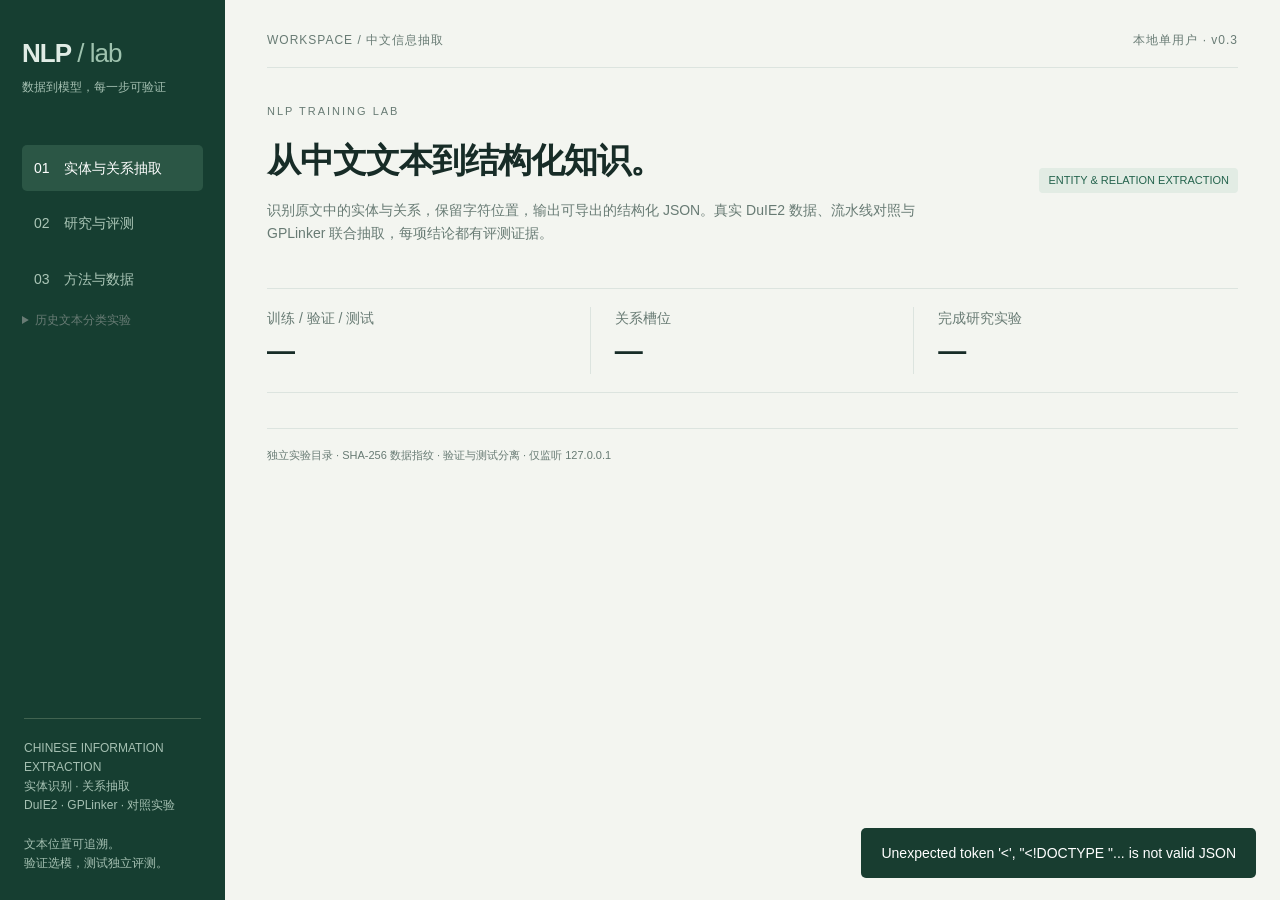
==== commit 91f5ff8d: "Build Chinese entity and relation extraction with DuIE experiments" ====
--- a/nlp_lab/web/index.html
+++ b/nlp_lab/web/index.html
@@ -1,13 +1,13 @@
 <!doctype html>
 <html lang="zh-CN">
-<head><meta charset="utf-8"><meta name="viewport" content="width=device-width,initial-scale=1"><title>NLP Lab · 训练工作台</title>
+<head><meta charset="utf-8"><meta name="viewport" content="width=device-width,initial-scale=1"><title>中文信息抽取 · NLP Lab</title>
 <style>
 :root{--ink:#172c27;--muted:#687b74;--line:#dce4df;--paper:#f3f5f0;--green:#24634d;--light:#e2ece4;--white:#fff;--red:#a13f33}*{box-sizing:border-box}body{margin:0;background:var(--paper);color:var(--ink);font:14px/1.6 Inter,'Microsoft YaHei',sans-serif}button,input,select,textarea{font:inherit}button{cursor:pointer;border:1px solid var(--green);border-radius:5px;padding:9px 16px;background:var(--green);color:white}button.secondary{background:white;color:var(--green);border-color:var(--line)}button:disabled{opacity:.45;cursor:default}input,select,textarea{width:100%;padding:9px 11px;border:1px solid var(--line);border-radius:5px;background:white;color:var(--ink)}textarea{resize:vertical}label{display:block;color:var(--muted);font-size:12px;margin:11px 0 5px}h1,h2,h3,p{margin-top:0}h1{font-size:34px;letter-spacing:-1px;margin-bottom:12px}h2{font-size:20px;margin-bottom:18px}h3{font-size:15px}a{color:var(--green)}.shell{display:grid;grid-template-columns:225px minmax(0,1fr);min-height:100vh}.rail{background:#163e31;color:#e0ece5;padding:33px 22px;position:sticky;top:0;height:100vh}.brand{font-size:26px;font-weight:700;letter-spacing:-1px}.brand span{font-weight:400;color:#9fc3af}.rail small{color:#a5c0b2}.nav{margin-top:48px}.nav button{display:block;width:100%;text-align:left;margin:9px 0;background:transparent;color:#abc6b7;border:0;padding:12px}.nav button.active{background:#2b5645;color:white}.rail-note{position:absolute;bottom:27px;left:24px;right:24px;font-size:12px;color:#a5c0b2;border-top:1px solid #416350;padding-top:20px}.main{padding:31px 42px;max-width:1500px;width:100%}.topline{display:flex;justify-content:space-between;color:var(--muted);font-size:12px;letter-spacing:1px;border-bottom:1px solid var(--line);padding-bottom:17px;margin-bottom:35px}.hero{display:flex;justify-content:space-between;gap:25px;align-items:center;margin-bottom:30px}.hero p{max-width:650px;color:var(--muted)}.badge{font-size:11px;padding:4px 9px;background:var(--light);border-radius:4px;color:var(--green);white-space:nowrap}.stats{display:grid;grid-template-columns:repeat(3,1fr);gap:0;border-top:1px solid var(--line);border-bottom:1px solid var(--line);padding:18px 0;margin-bottom:30px}.stats>div{padding:0 24px;border-right:1px solid var(--line)}.stats>div:first-child{padding-left:0}.stats>div:last-child{border:0}.stat{font-size:28px;font-weight:600}.muted{color:var(--muted)}.grid{display:grid;grid-template-columns:minmax(290px,.85fr) minmax(420px,1.5fr);gap:25px;align-items:start}.panel{background:white;border:1px solid var(--line);padding:24px;border-radius:7px;margin-bottom:20px}.panel-header{display:flex;align-items:center;justify-content:space-between;gap:15px}.row{display:flex;gap:12px;align-items:center}.two{display:grid;grid-template-columns:1fr 1fr;gap:12px}.note{padding:12px 14px;border-left:3px solid #9db99f;background:#f2f6ef;color:#637565;font-size:12px;margin:16px 0}.data-item,.run-item{padding:15px 0;border-bottom:1px solid var(--line)}.data-item:last-child,.run-item:last-child{border-bottom:0}.run-item{cursor:pointer}.run-item.selected{border-left:3px solid var(--green);padding-left:12px}.run-meta{font-size:12px;color:var(--muted);margin-top:5px}.metrics{display:grid;grid-template-columns:1fr 1fr 1fr;gap:18px;margin:19px 0}.metrics strong{display:block;font-size:25px}.chart{width:100%;height:150px}.caption{font-size:11px;color:var(--muted);margin:6px 0 15px}.log{font:11px/1.7 monospace;white-space:pre-wrap;overflow:auto;max-height:160px;background:#f4f6f2;padding:12px;border-radius:4px}.hidden{display:none!important}.section-head{font-size:11px;text-transform:uppercase;color:var(--muted);letter-spacing:2px;margin-bottom:12px}.error{color:var(--red)}.matrix{overflow:auto}.matrix table{border-collapse:collapse;font-size:12px;width:100%}.matrix td,.matrix th{padding:7px;text-align:center;border:1px solid var(--line)}.matrix th{color:var(--muted);font-weight:400}.prediction{display:flex;align-items:center;justify-content:space-between;padding:10px 0;border-bottom:1px solid var(--line)}.prob{height:4px;background:var(--light);margin-top:5px}.prob i{display:block;height:100%;background:var(--green)}#toast{position:fixed;bottom:22px;right:24px;background:#183d30;color:#fff;padding:14px 20px;max-width:600px;border-radius:5px;z-index:100}details summary{cursor:pointer;color:var(--muted);font-size:12px}.research{display:grid;grid-template-columns:repeat(3,1fr);gap:24px}.research article{border-top:2px solid var(--green);padding-top:17px}.research p{color:var(--muted);font-size:13px}.footer{color:var(--muted);font-size:11px;border-top:1px solid var(--line);margin-top:35px;padding-top:18px}@media(max-width:1050px){.grid{grid-template-columns:1fr}.rail{width:180px}.shell{grid-template-columns:180px 1fr}.main{padding:25px}.research{grid-template-columns:1fr}}@media(max-width:650px){.shell{display:block}.rail{width:100%;height:auto;position:relative;padding:15px}.nav{display:flex;margin-top:8px}.rail-note{display:none}.main{padding:20px}.hero{display:block}.stats .stat{font-size:22px}.stats>div{padding:0 12px}.metrics{gap:8px}.metrics strong{font-size:20px}.two{grid-template-columns:1fr}}
-</style><link rel="stylesheet" href="/assets/research.css"></head><body>
-<div class="shell"><aside class="rail"><div class="brand">NLP<span> / lab</span></div><small>数据到模型，每一步可验证</small><div class="nav"><button data-view="study" class="active">01　研究总览</button><button data-view="experiments">02　实验工作台</button><button data-view="data">03　数据与审计</button><button data-view="research">04　方法与依据</button></div><div class="rail-note">LOCAL TRAINING WORKSPACE<br>10 类新闻 · 三种随机种子<br>R-Drop · FGM · 因子消融<br><br>最佳模型由验证集选择。<br>测试集单独评测。</div></aside>
-<main class="main"><div class="topline"><span>WORKSPACE / 中文文本分类</span><span>本地单用户 · v0.2</span></div><div class="hero"><div><div class="section-head">NLP TRAINING LAB</div><h1>让改进经得起对照。</h1><p>真实中文新闻标题、稀疏强基线与预训练编码器。固定数据与配方，用三种种子检验正则化收益、鲁棒性和计算成本。</p></div><span class="badge">TEXT CLASSIFICATION RESEARCH</span></div>
-<div class="stats"><div><span class="muted">数据版本</span><div class="stat" id="datasetCount">—</div></div><div><span class="muted">已完成实验</span><div class="stat" id="runCount">—</div></div><div><span class="muted">训练进程</span><div class="stat" id="activeCount">—</div></div></div>
-<p class="study-stats-note">上方统计包含历史自测实验；本轮研究只统计下方冻结协议的 14 次实验。</p><section id="study" class="view"><div class="study-intro"><div><div class="section-head">THUCNEWS / FIXED 10K BUDGET</div><h2>分类性能、稳定性与代价。</h2><p class="muted">真实多类别数据 · 强基线 · 多种子对照 · 鲁棒性与消融</p></div><div class="row"><span id="studyPhase" class="badge">正在加载</span><button id="studyRefresh" class="secondary">刷新研究</button></div></div><div id="studyBody"></div><div id="studyResults"></div></section><section id="experiments" class="view hidden"><div class="grid"><div><div class="panel"><div class="section-head">NEW EXPERIMENT</div><h2>新建训练实验</h2><form id="trainForm"><label>数据版本</label><select id="dataset" required></select><div id="datasetNote" class="note hidden"></div><label>训练后端</label><select id="backend"><option value="baseline">TF-IDF + Logistic Regression / CPU 基线</option><option value="transformer">Transformer / 预训练模型微调</option></select><label>稀疏基线分类器</label><select id="baselineModel"><option value="logistic">Logistic Regression</option><option value="linear_svm">Linear SVM</option></select><div id="transformerFields" class="hidden"><label>模型 ID 或本地目录（默认只读本地缓存）</label><input id="model" value="BAAI/bge-small-zh-v1.5"><label>微调方法</label><select id="method"><option value="full">全参数微调</option><option value="lora">LoRA / query + value</option><option value="head">冻结编码器 / 仅训练分类头</option></select><label>训练目标</label><select id="regularization"><option value="ce">交叉熵 CE</option><option value="rdrop">R-Drop / 双前向 + 对称 KL</option><option value="fgm">FGM / 嵌入对抗训练</option><option value="rdrop_fgm">R-Drop + FGM</option></select><div class="two"><div><label>R-Drop α</label><input id="rdropAlpha" type="number" value="0.5" min="0" max="20" step="0.1"></div><div><label>FGM ε</label><input id="fgmEpsilon" type="number" value="0.5" min="0" max="10" step="0.1"></div><div><label>对抗损失权重</label><input id="adversarialWeight" type="number" value="0.5" min="0" max="10" step="0.1"></div><div><label>混合精度</label><select id="precision"><option value="fp16">FP16 / CUDA</option><option value="fp32">FP32</option><option value="bf16">BF16 / 支持的设备</option></select></div><div><label>学习率调度</label><select id="schedule"><option value="cosine">Cosine</option><option value="constant">Constant</option></select></div><div><label>Warmup 比例</label><input id="warmup" value="0.06" type="number" min="0" max="0.99" step="0.01"></div><div><label>Epochs</label><input id="epochs" type="number" value="2" min="1" max="100"></div><div><label>Batch size</label><input id="batchSize" type="number" value="16" min="1" max="128"></div><div><label>学习率</label><input id="learningRate" type="number" value="0.00003" step="any" min="0.00000001"></div><div><label>最大 token 数</label><input id="maxLength" type="number" value="48" min="8" max="4096"></div><div><label>梯度累积</label><input id="accumulation" type="number" value="2" min="1"></div><div><label>设备</label><select id="device"><option value="auto">自动选择</option><option value="cpu">CPU</option><option value="cuda">CUDA</option></select></div></div></div><div class="note">按验证集 Macro-F1 保存最佳模型；测试集不参与参数更新与选模。新实验独立保存，不覆盖已有结果。</div><div class="note hidden" id="suiteLock">冻结研究套件正在运行。完成后可新增独立实验，避免与本轮预算混用。</div><button type="submit" id="trainButton">开始训练</button></form></div><div class="panel"><div class="panel-header"><h3>实验记录</h3><button class="secondary" id="refresh">刷新</button></div><div id="runs"></div></div></div>
+</style><link rel="stylesheet" href="/assets/research.css"><link rel="stylesheet" href="/assets/ie.css"></head><body>
+<div class="shell"><aside class="rail"><div class="brand">NLP<span> / lab</span></div><small>数据到模型，每一步可验证</small><div class="nav"><button data-view="ie" class="active">01　实体与关系抽取</button><button data-view="ie-eval">02　研究与评测</button><button data-view="ie-methods">03　方法与数据</button><details><summary>历史文本分类实验</summary><button data-view="study">01　研究总览</button><button data-view="experiments">02　实验工作台</button><button data-view="data">03　数据与审计</button><button data-view="research">04　方法与依据</button></details></div><div class="rail-note">CHINESE INFORMATION EXTRACTION<br>实体识别 · 关系抽取<br>DuIE2 · GPLinker · 对照实验<br><br>文本位置可追溯。<br>验证选模，测试独立评测。</div></aside>
+<main class="main"><div class="topline"><span>WORKSPACE / 中文信息抽取</span><span>本地单用户 · v0.3</span></div><div class="hero"><div><div class="section-head">NLP TRAINING LAB</div><h1>从中文文本到结构化知识。</h1><p>识别原文中的实体与关系，保留字符位置，输出可导出的结构化 JSON。真实 DuIE2 数据、流水线对照与 GPLinker 联合抽取，每项结论都有评测证据。</p></div><span class="badge">ENTITY &amp; RELATION EXTRACTION</span></div>
+<div class="stats"><div><span class="muted">训练 / 验证 / 测试</span><div class="stat" id="ieDataCount">—</div></div><div><span class="muted">关系槽位</span><div class="stat" id="ieSchemaCount">—</div></div><div><span class="muted">完成研究实验</span><div class="stat" id="ieRunCount">—</div></div></div><section id="ie" class="view"></section><section id="ie-eval" class="view hidden"></section><section id="ie-methods" class="view hidden"></section><div class="stats hidden"><div><span class="muted">数据版本</span><div class="stat" id="datasetCount">—</div></div><div><span class="muted">已完成实验</span><div class="stat" id="runCount">—</div></div><div><span class="muted">训练进程</span><div class="stat" id="activeCount">—</div></div></div>
+<p class="study-stats-note hidden">上方统计包含历史自测实验；本轮研究只统计下方冻结协议的 14 次实验。</p><section id="study" class="view hidden"><div class="study-intro"><div><div class="section-head">THUCNEWS / FIXED 10K BUDGET</div><h2>分类性能、稳定性与代价。</h2><p class="muted">真实多类别数据 · 强基线 · 多种子对照 · 鲁棒性与消融</p></div><div class="row"><span id="studyPhase" class="badge">正在加载</span><button id="studyRefresh" class="secondary">刷新研究</button></div></div><div id="studyBody"></div><div id="studyResults"></div></section><section id="experiments" class="view hidden"><div class="grid"><div><div class="panel"><div class="section-head">NEW EXPERIMENT</div><h2>新建训练实验</h2><form id="trainForm"><label>数据版本</label><select id="dataset" required></select><div id="datasetNote" class="note hidden"></div><label>训练后端</label><select id="backend"><option value="baseline">TF-IDF + Logistic Regression / CPU 基线</option><option value="transformer">Transformer / 预训练模型微调</option></select><label>稀疏基线分类器</label><select id="baselineModel"><option value="logistic">Logistic Regression</option><option value="linear_svm">Linear SVM</option></select><div id="transformerFields" class="hidden"><label>模型 ID 或本地目录（默认只读本地缓存）</label><input id="model" value="BAAI/bge-small-zh-v1.5"><label>微调方法</label><select id="method"><option value="full">全参数微调</option><option value="lora">LoRA / query + value</option><option value="head">冻结编码器 / 仅训练分类头</option></select><label>训练目标</label><select id="regularization"><option value="ce">交叉熵 CE</option><option value="rdrop">R-Drop / 双前向 + 对称 KL</option><option value="fgm">FGM / 嵌入对抗训练</option><option value="rdrop_fgm">R-Drop + FGM</option></select><div class="two"><div><label>R-Drop α</label><input id="rdropAlpha" type="number" value="0.5" min="0" max="20" step="0.1"></div><div><label>FGM ε</label><input id="fgmEpsilon" type="number" value="0.5" min="0" max="10" step="0.1"></div><div><label>对抗损失权重</label><input id="adversarialWeight" type="number" value="0.5" min="0" max="10" step="0.1"></div><div><label>混合精度</label><select id="precision"><option value="fp16">FP16 / CUDA</option><option value="fp32">FP32</option><option value="bf16">BF16 / 支持的设备</option></select></div><div><label>学习率调度</label><select id="schedule"><option value="cosine">Cosine</option><option value="constant">Constant</option></select></div><div><label>Warmup 比例</label><input id="warmup" value="0.06" type="number" min="0" max="0.99" step="0.01"></div><div><label>Epochs</label><input id="epochs" type="number" value="2" min="1" max="100"></div><div><label>Batch size</label><input id="batchSize" type="number" value="16" min="1" max="128"></div><div><label>学习率</label><input id="learningRate" type="number" value="0.00003" step="any" min="0.00000001"></div><div><label>最大 token 数</label><input id="maxLength" type="number" value="48" min="8" max="4096"></div><div><label>梯度累积</label><input id="accumulation" type="number" value="2" min="1"></div><div><label>设备</label><select id="device"><option value="auto">自动选择</option><option value="cpu">CPU</option><option value="cuda">CUDA</option></select></div></div></div><div class="note">按验证集 Macro-F1 保存最佳模型；测试集不参与参数更新与选模。新实验独立保存，不覆盖已有结果。</div><div class="note hidden" id="suiteLock">冻结研究套件正在运行。完成后可新增独立实验，避免与本轮预算混用。</div><button type="submit" id="trainButton">开始训练</button></form></div><div class="panel"><div class="panel-header"><h3>实验记录</h3><button class="secondary" id="refresh">刷新</button></div><div id="runs"></div></div></div>
 <div><div class="panel" id="detailPanel"><div class="section-head">EXPERIMENT DETAIL</div><h2 id="detailTitle">选择实验查看结果</h2><div id="detail"></div></div><div class="panel hidden" id="inferPanel"><div class="panel-header"><h2>模型推理</h2><span class="badge">最佳验证 checkpoint</span></div><form id="inferForm"><textarea id="inferText" rows="3" placeholder="输入文本，多条文本按行分隔" required>球队凭借最后一分钟的进球赢得比赛</textarea><div class="row" style="margin-top:12px"><button type="submit">运行推理</button><span id="calibrationNote" class="muted" style="font-size:12px">概率尚未校准</span></div></form><div id="predictions"></div></div></div></div></section>
 <section id="data" class="view hidden"><div class="grid"><div class="panel"><div class="section-head">DATA INGESTION</div><h2>导入与清洗</h2><form id="importForm"><label>数据版本名称（英文、数字、横线）</label><input id="importName" placeholder="my-dataset-v1" required><label>来源与用途</label><input id="provenance" placeholder="来源、许可、采样方式等" value="user-provided"><label>选择 CSV / JSONL 文件</label><input type="file" id="file" accept=".csv,.jsonl"><label>内容（text、label；split 可选）</label><textarea id="importContent" rows="12" placeholder='{"text":"示例文本","label":"类别"}' required></textarea><label>格式</label><select id="format"><option value="jsonl">JSONL</option><option value="csv">CSV</option></select><div class="note">去除空记录、规范化重复及冲突标签；跨划分重叠直接拒绝。未指定 split 时按类别固定种子划分。每类至少 5 条独立文本。</div><button type="submit">清洗并创建数据版本</button></form></div><div class="panel"><div class="section-head">DATA VERSIONS</div><h2>数据审计</h2><div id="datasets"></div></div></div></section>
 <section id="research" class="view hidden"><div class="section-head">SOURCE REVIEW / METHODS</div><h2>从开源实现到可检验的问题</h2><div class="research"><article><h3>中文分类 PyTorch</h3><p>已读训练与数据工具代码：词表只在训练集拟合；以验证 loss 保存模型，提供分类报告与混淆矩阵。数据为第三方 THUCNews 十类新闻标题。</p><p>所读实现没有多种子汇总、概率校准或配对扰动实验。原仓库使用 180,000 条训练，本轮 10,000 条分数不能直接比较。</p><a href="https://github.com/649453932/Chinese-Text-Classification-Pytorch/tree/6cb26819af7b646275aff8a4693676f2849e67f6" target="_blank" rel="noopener">固定版本代码 →</a></article><article><h3>R-Drop</h3><p>同一输入的两次独立 dropout 前向，以平均交叉熵加对称 KL 约束输出一致性。保留两个分布的梯度。</p><p>官方实现提供任务示例；组合效果依赖模型、数据和权重，需要在同预算、同种子的对照中验证。</p><a href="https://github.com/dropreg/R-Drop/tree/9dcc8302eb9b0f112c38230864bbee807bbe1aa7" target="_blank" rel="noopener">官方仓库 →</a> · <a href="https://arxiv.org/abs/2106.14448" target="_blank" rel="noopener">论文</a></article><article><h3>FGM</h3><p>按当前微批次损失的嵌入梯度生成一次 L2 扰动，再计算对抗交叉熵。计算完恢复原嵌入，避免累积梯度污染扰动方向。</p><p>与 R-Drop 形成 2×2 因子实验；不是原创算法声明，也不预先承诺二者组合一定最好。</p><a href="https://arxiv.org/abs/1605.07725" target="_blank" rel="noopener">对抗文本分类原始论文 →</a></article></div><div class="panel" style="margin-top:28px"><h2>本轮实现与边界</h2><p>固定来源提交与文件指纹 → 数据重叠 / 重复 / 冲突审计 → 十类平衡训练预算 → TF-IDF Logistic / SVM → 小编码器四种训练目标 × 三种种子 → 验证选模 → 完整测试 → 温度校准、错误分析、扰动与配对区间。</p><div class="note">单域新闻标题，2 epochs、3 种种子、10k 训练预算。结果只支持当前协议；公开语料可能进入预训练。合成扰动不能替代真实业务分布外评测。</div><p class="muted">原合成数据保留作流程自测。近重复检测、业务外部测试、断点恢复、多 GPU 和生产服务部署尚未实现。</p></div></section>
@@ -29,4 +29,4 @@
 $('file').onchange=async()=>{const f=$('file').files[0];if(!f)return;if(f.size>1000000){toast('文件不能超过 1MB');return}$('importContent').value=await f.text();$('format').value=f.name.endsWith('.csv')?'csv':'jsonl'};
 $('importForm').onsubmit=async e=>{e.preventDefault();try{await api('/api/datasets',{name:$('importName').value,content:$('importContent').value,format:$('format').value,provenance:$('provenance').value});toast('清洗完成，数据版本已保存');await refresh()}catch(e){toast(e.message)}};
 refresh();setInterval(()=>{if(document.visibilityState==='visible'&&runs.some(x=>['queued','running'].includes(x.status)))refresh();else if(evaluationPending&&selected&&document.visibilityState==='visible')showRun(selected).catch(e=>toast(e.message))},4000);
-</script><script src="/assets/research.js"></script></body></html>
+</script><script src="/assets/research.js"></script><script src="/assets/ie.js"></script></body></html>
